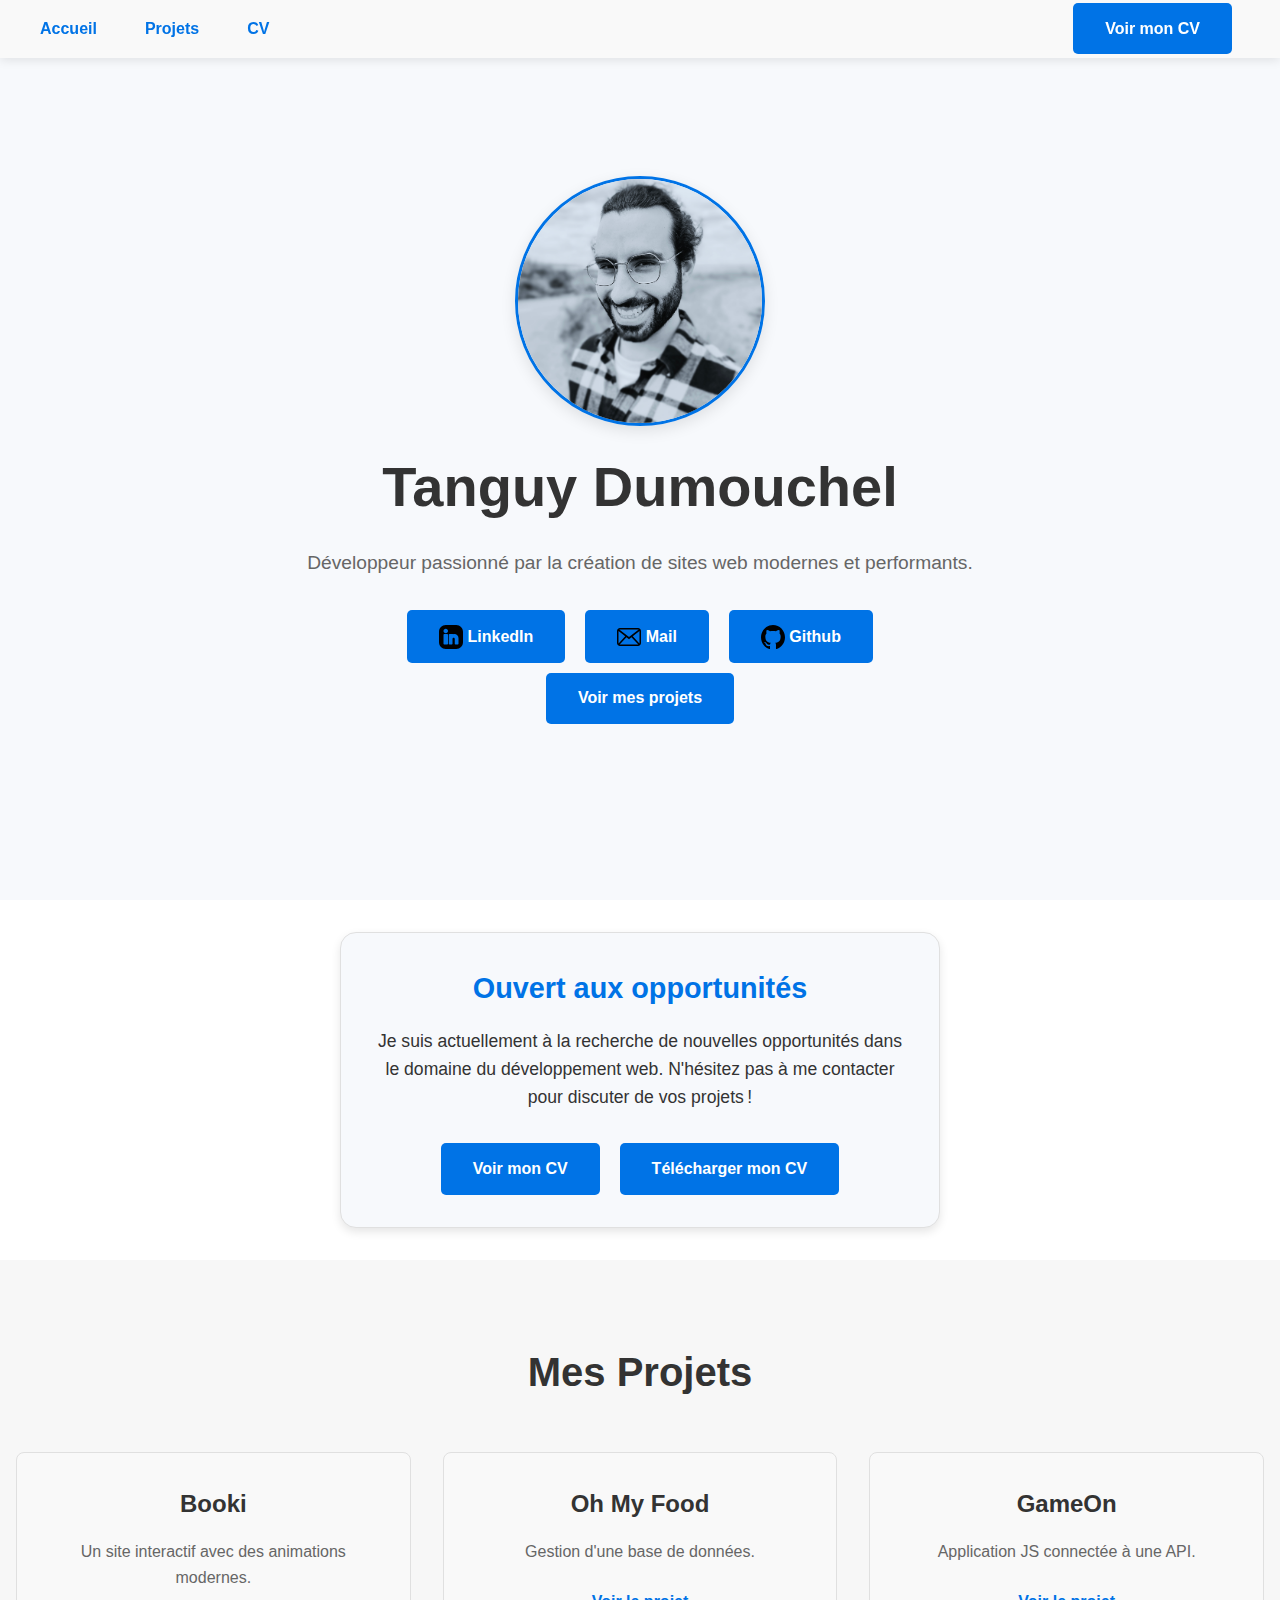
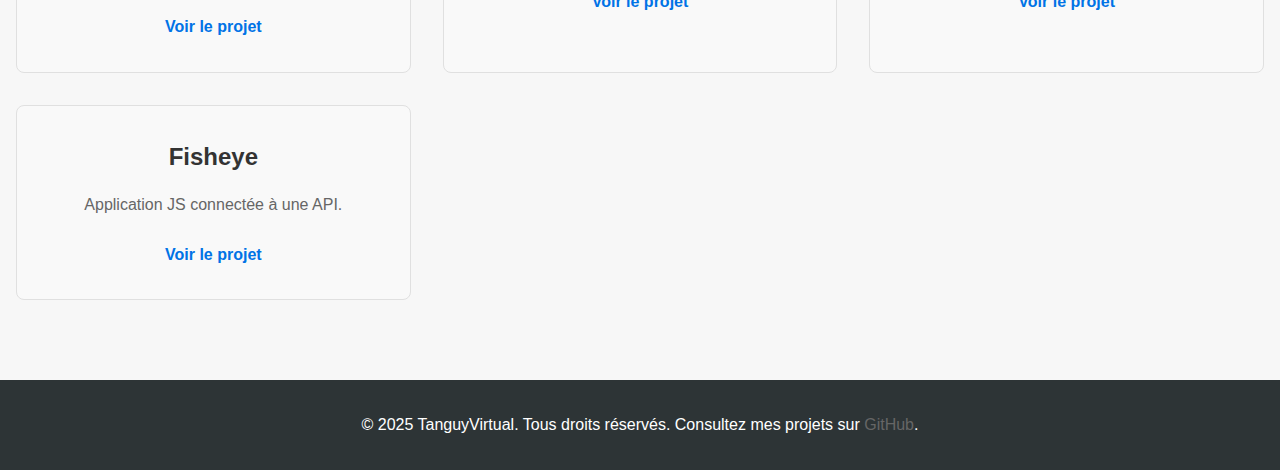
==== index.html @ 22f399f5 "Modif Fin3" ====
<!DOCTYPE html>
<html lang="fr">

<head>
    <meta charset="UTF-8">
    <meta name="viewport" content="width=device-width, initial-scale=1.0">
    <title>Portfolio - TanguyVirtual</title>
    <link rel="stylesheet" href="style.css"> <!-- Lien vers le fichier CSS -->
</head>

<body>
    <!-- Navigation -->
    <nav>
        <ul>
            <li><a href="#hero">Accueil</a></li>
            <li><a href="#projects">Projets</a></li>
            <li><a href="#cv">CV</a></li>
        </ul>
        <div class="header-right">
            <a href="CV/CV_Tanguy_Dumouchel.pdf" download class="boutons">Voir mon CV</a>
        </div>
    </nav>

    <link href="https://unpkg.com/aos@2.3.1/dist/aos.css" rel="stylesheet">
    <script src="https://unpkg.com/aos@2.3.1/dist/aos.js"></script>
    <script>
        AOS.init();
    </script>

    <section class="hero" id="hero" data-aos="fade-up">
        <div class="profile-container">
            <img src="Photo/Profil/IMG_20240711_142807.jpg" alt="Photo de TanguyVirtual" class="profile-photo">
        </div>
        <h1>Tanguy Dumouchel</h1>
        <p>Développeur passionné par la création de sites web modernes et performants.</p>
        <div class="social-links">
            <a href="https://www.linkedin.com/in/tanguy-dumouchel-a22a11145/" target="_blank">
                <img src="icons/linkedin.svg" alt="LinkedIn">
                <span>LinkedIn</span>
            </a>
            <a href="mailto:dumouchel.tanguy@gmail.com" target="_blank">
                <img src="icons/mail.svg" alt="Email">
                <span>Mail</span>
            </a>
            <a href="https://github.com/TanguyVirtual" target="_blank">
                <img src="icons/github.svg" alt="GitHub">
                <span>Github</span>
            </a>
        </div>



        <a href="#projects">Voir mes projets</a>
    </section>

    <section class="opportunities">
        <h2>Ouvert aux opportunités</h2>
        <p>Je suis actuellement à la recherche de nouvelles opportunités dans le domaine du développement web.
            N'hésitez pas à me contacter pour discuter de vos projets !</p>
        <div class="button-container">
            <a class="boutons" href="CV_Pages/cv.html" target="_blank">Voir mon CV</a>
            <a class="boutons" href="CV/CV Tanguy Dumouchel Amiens.pdf" download>Télécharger mon CV</a>
        </div>
    </section>

    <section class="projects" id="projects">
        <h2>Mes Projets</h2>
        <div class="project-list">
            <div class="project-card">
                <h3>Booki</h3>
                <p>Un site interactif avec des animations modernes.</p>
                <a href="https://tanguyvirtual.github.io/P2_Booki/" target="_blank">Voir le projet</a>
            </div>
            <div class="project-card">
                <h3>Oh My Food</h3>
                <p>Gestion d'une base de données.</p>
                <a href="https://tanguyvirtual.github.io/P3_Oh_my_food_Dumouchel_Tanguy/" target="_blank">Voir le
                    projet</a>
            </div>
            <div class="project-card">
                <h3>GameOn</h3>
                <p>Application JS connectée à une API.</p>
                <a href="https://tanguyvirtual.github.io/P4_GameOn/" target="_blank">Voir le projet</a>
            </div>
            <div class="project-card">
                <h3>Fisheye</h3>
                <p>Application JS connectée à une API.</p>
                <a href="https://tanguyvirtual.github.io/P6_Fisheye/" target="_blank">Voir le projet</a>
            </div>
        </div>
    </section>

    <footer>
        <p>&copy; 2025 TanguyVirtual. Tous droits réservés. Consultez mes projets sur <a
                href="https://github.com/TanguyVirtual" target="_blank">GitHub</a>.</p>
    </footer>
</body>

</html>
---- style.css ----
* {
    margin: 0;
    padding: 0;
    box-sizing: border-box;
}

body {
    font-family: 'Arial', sans-serif;
    color: #333;
    background: #fff;
    line-height: 1.6;
}

/* Navigation */
nav {
    position: fixed;
    top: 0;
    left: 0;
    width: 100%;
    display: flex;
    justify-content: space-between;
    align-items: center;
    background: #f9f9f9;
    box-shadow: 0 2px 10px rgba(0, 0, 0, 0.1);
    z-index: 1000;
    padding: 0 1rem;
}

nav ul {
    display: flex;
    justify-content: center;
    padding: 1rem 0;
}

nav ul li {
    list-style: none;
    margin: 0 1.5rem;
}

nav ul li a {
    text-decoration: none;
    font-size: 1rem;
    font-weight: bold;
    color: #0073e6;
    transition: color 0.3s;
}

nav ul li a:hover {
    color: #00b894;
}

/* Header right (Opportunities and social links) */
.header-right {
    display: flex;
    align-items: center;
    gap: 1rem;
    margin-right: 2rem;
}

.btn-cv-top {
    padding: 0.5rem 1rem;
    background-color: #0073e6;
    color: #fff;
    text-decoration: none;
    border-radius: 5px;
    font-weight: bold;
    transition: background-color 0.3s;
}

.btn-cv-top:hover {
    background: #00b894;
}

/* Conteneur des liens sociaux */
.social-links {
    display: flex;
    gap: 20px;
    /* Espacement entre chaque lien */
    justify-content: center;
    /* Centre les liens horizontalement */
    align-items: center;
    /* Centre verticalement les éléments si le conteneur a une hauteur définie */
}

.social-links a {
    display: flex;
    align-items: center;
    /* Centre l'icône et le texte verticalement */
    gap: 8px;
    /* Espacement entre l'icône et le texte */
    text-decoration: none;
    /* Retire la décoration par défaut des liens */
    color: inherit;
    /* Hérite la couleur du parent */
    font-size: 1rem;
    /* Taille du texte */
    margin-bottom: 10px;
    /* Espacement entre les liens */
}

.social-links img {
    width: 24px;
    /* Assure une taille cohérente */
    height: 24px;
    /* Assure une hauteur cohérente */
    vertical-align: middle;
    /* Aligne le SVG au centre verticalement */
    display: inline-block;
    /* Garantit que le SVG se comporte comme un bloc en ligne */
}

.social-links span {
    font-size: 1rem;
    /* Taille du texte */
    vertical-align: middle;
    /* Ajuste l'alignement vertical */
}


/* Opportunités Section */
.opportunities {
    background: #f7f9fc;
    text-align: center;
    padding: 2rem;
    margin: 2rem auto;
    border: 1px solid #e0e0e0;
    border-radius: 16px;
    box-shadow: 0 4px 10px rgba(0, 0, 0, 0.1);
    max-width: 600px;
    width: 90%;
}

.opportunities h2 {
    font-size: 1.8rem;
    color: #0073e6;
    margin-bottom: 1rem;
}

.opportunities p {
    font-size: 1.1rem;
    color: #333;
    line-height: 1.6;
}

/* Hero Section */
.hero {
    height: 100vh;
    display: flex;
    flex-direction: column;
    justify-content: center;
    align-items: center;
    text-align: center;
    background: #f7f9fc;
    padding: 2rem;
}

.hero h1 {
    font-size: 3.5rem;
    color: #333;
    margin-bottom: 1rem;
}

.hero p {
    font-size: 1.2rem;
    color: #666;
    margin-bottom: 2rem;
}

.hero a {
    display: inline-block;
    padding: 0.8rem 2rem;
    background-color: #0073e6;
    color: #fff;
    font-size: 1rem;
    font-weight: bold;
    text-decoration: none;
    border-radius: 5px;
    cursor: pointer;
    transition: background 0.3s ease, transform 0.3s ease;
}

.hero a:hover {
    background-color: #005bb5;
    transform: scale(1.1);
}

.profile-container {
    display: inline-block;
    width: 250px;
    height: 250px;
    border-radius: 50%;
    overflow: hidden;
    margin-bottom: 1rem;
    border: 3px solid #0073e6;
    box-shadow: 0 5px 15px rgba(0, 0, 0, 0.1);
}

.profile-photo {
    width: 100%;
    height: 100%;
    object-fit: cover;
    object-position: center;
}

/* Projects Section */
.projects {
    padding: 5rem 1rem;
    background: #f7f7f7;
}

.projects h2 {
    font-size: 2.5rem;
    text-align: center;
    color: #333;
    margin-bottom: 3rem;
}

.project-list {
    display: grid;
    grid-template-columns: repeat(auto-fit, minmax(300px, 1fr));
    gap: 2rem;
}

.project-card {
    background: #f9f9f9;
    border: 1px solid #e0e0e0;
    border-radius: 8px;
    padding: 2rem;
    text-align: center;
    transition: transform 0.3s, box-shadow 0.3s;
}

.project-card:hover {
    transform: translateY(-10px);
    box-shadow: 0 10px 30px rgba(0, 0, 0, 0.1);
}

.project-card h3 {
    font-size: 1.5rem;
    margin-bottom: 1rem;
    color: #333;
}

.project-card p {
    font-size: 1rem;
    color: #666;
    margin-bottom: 1.5rem;
}

.project-card a {
    font-size: 1rem;
    color: #0073e6;
    font-weight: bold;
    text-decoration: none;
}

.project-card a:hover {
    color: #666;
}

/* Button Container */
.button-container {
    display: flex;
    justify-content: center;
    gap: 20px;
    margin-top: 2rem;
}

/* Style des boutons */
.boutons {
    display: inline-block;
    padding: 0.8rem 2rem;
    background-color: #0073e6;
    color: #fff;
    font-size: 1rem;
    font-weight: bold;
    text-decoration: none;
    border-radius: 5px;
    cursor: pointer;
    transition: background 0.3s ease, transform 0.3s ease;
}

.boutons:hover {
    background-color: #005bb5;
    transform: scale(1.1);
}

/* Footer */
footer {
    text-align: center;
    padding: 2rem 0;
    background: #2d3436;
    color: #fff;
}

footer a {
    color: #666;
    text-decoration: none;
}

footer a:hover {
    text-decoration: underline;
}

/* Responsive Design */
@media (max-width: 768px) {
    .hero h1 {
        font-size: 2.5rem;
    }

    .hero p {
        font-size: 1rem;
    }

    .project-list {
        grid-template-columns: 1fr;
    }

    .cv iframe {
        height: 400px;
    }
}
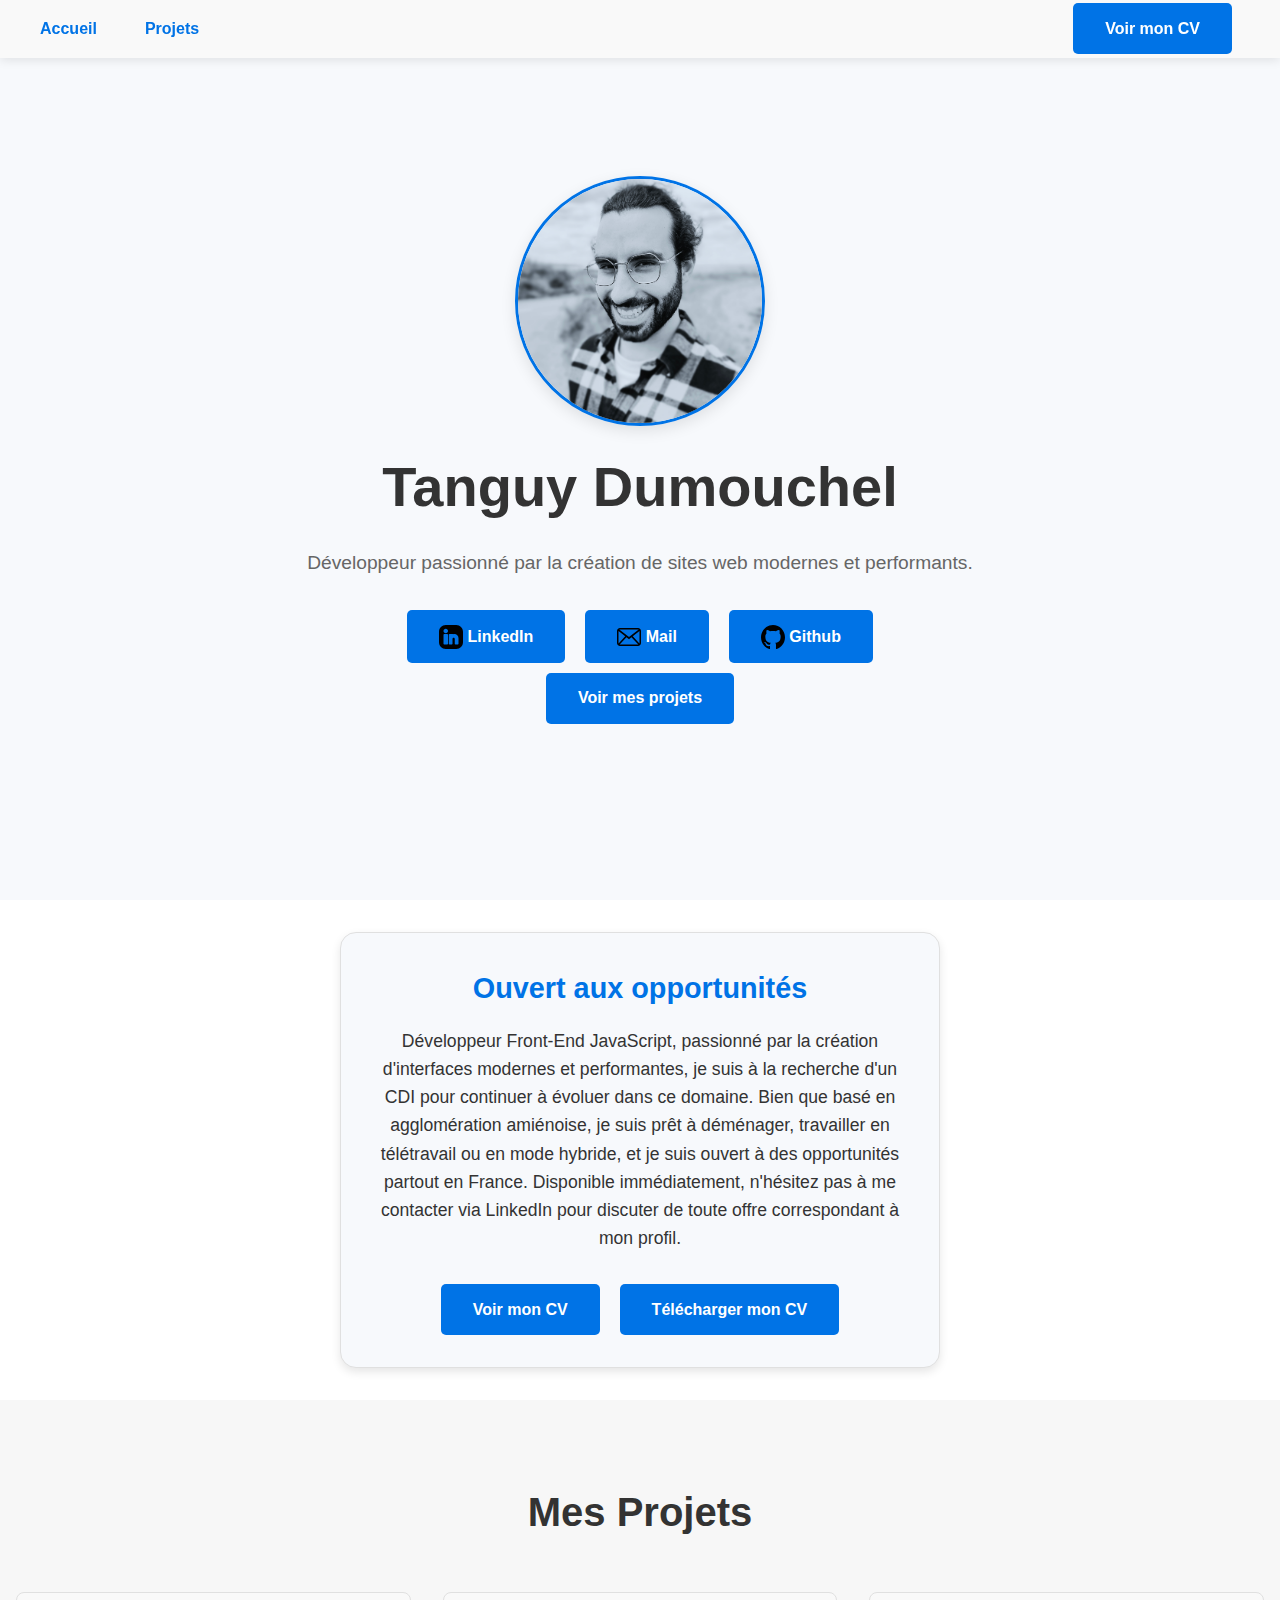
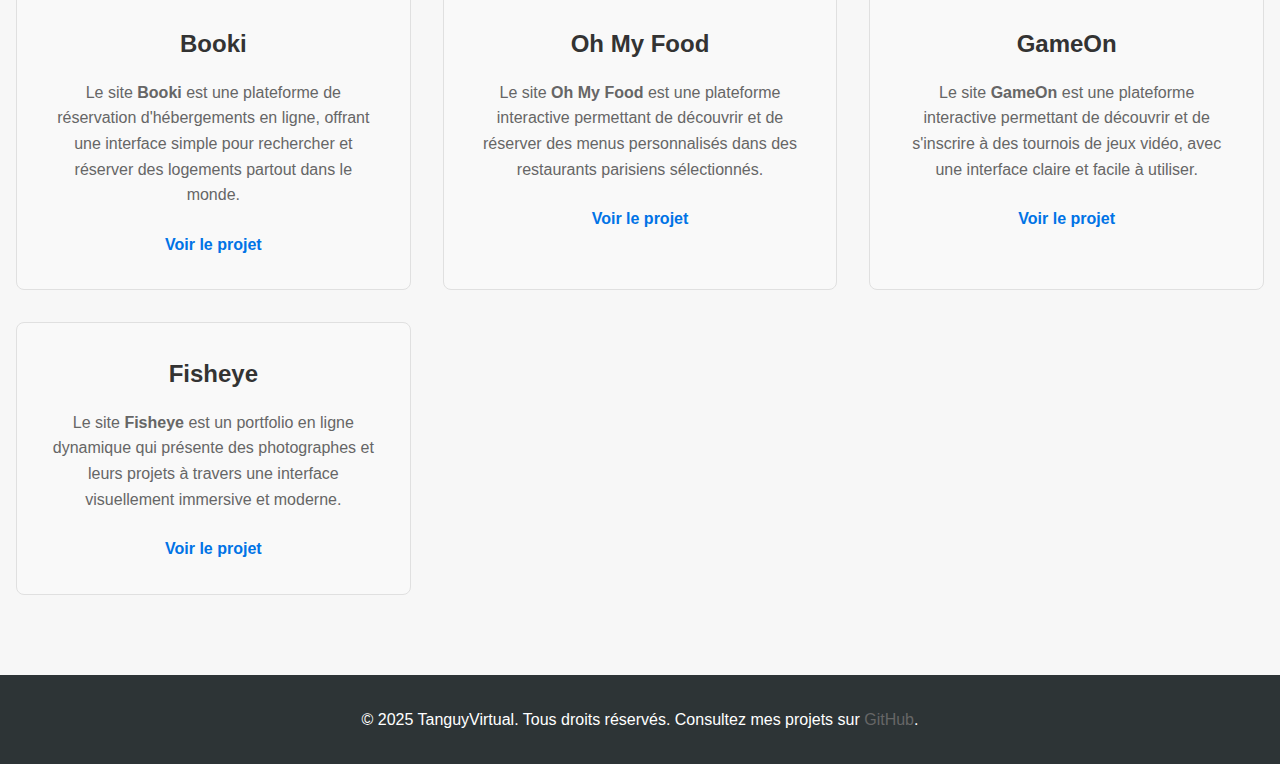
==== commit 18d566fd: "Modif Fin5" ====
--- a/index.html
+++ b/index.html
@@ -14,7 +14,6 @@
         <ul>
             <li><a href="#hero">Accueil</a></li>
             <li><a href="#projects">Projets</a></li>
-            <li><a href="#cv">CV</a></li>
         </ul>
         <div class="header-right">
             <a href="CV/CV_Tanguy_Dumouchel.pdf" download class="boutons">Voir mon CV</a>
@@ -55,8 +54,11 @@
 
     <section class="opportunities">
         <h2>Ouvert aux opportunités</h2>
-        <p>Je suis actuellement à la recherche de nouvelles opportunités dans le domaine du développement web.
-            N'hésitez pas à me contacter pour discuter de vos projets !</p>
+        <p>Développeur Front-End JavaScript, passionné par la création d'interfaces modernes et performantes, je suis à
+            la recherche d'un CDI pour continuer à évoluer dans ce domaine. Bien que basé en agglomération amiénoise, je
+            suis prêt à déménager, travailler en télétravail ou en mode hybride, et je suis ouvert à des opportunités
+            partout en France. Disponible immédiatement, n'hésitez pas à me contacter via LinkedIn pour discuter de
+            toute offre correspondant à mon profil.</p>
         <div class="button-container">
             <a class="boutons" href="CV_Pages/cv.html" target="_blank">Voir mon CV</a>
             <a class="boutons" href="CV/CV Tanguy Dumouchel Amiens.pdf" download>Télécharger mon CV</a>
@@ -68,23 +70,29 @@
         <div class="project-list">
             <div class="project-card">
                 <h3>Booki</h3>
-                <p>Un site interactif avec des animations modernes.</p>
+                <p>Le site <b>Booki</b> est une plateforme de réservation d'hébergements en ligne, offrant une interface
+                    simple pour rechercher et réserver des logements partout dans le monde.</p>
                 <a href="https://tanguyvirtual.github.io/P2_Booki/" target="_blank">Voir le projet</a>
             </div>
             <div class="project-card">
                 <h3>Oh My Food</h3>
-                <p>Gestion d'une base de données.</p>
+                <p>Le site <b>Oh My Food</b> est une plateforme interactive permettant de découvrir et de réserver des
+                    menus
+                    personnalisés dans des restaurants parisiens sélectionnés.</p>
                 <a href="https://tanguyvirtual.github.io/P3_Oh_my_food_Dumouchel_Tanguy/" target="_blank">Voir le
                     projet</a>
             </div>
             <div class="project-card">
                 <h3>GameOn</h3>
-                <p>Application JS connectée à une API.</p>
+                <p>Le site <b>GameOn</b> est une plateforme interactive permettant de découvrir et de s'inscrire à des
+                    tournois de jeux vidéo, avec une interface claire et facile à utiliser.</p>
                 <a href="https://tanguyvirtual.github.io/P4_GameOn/" target="_blank">Voir le projet</a>
             </div>
             <div class="project-card">
                 <h3>Fisheye</h3>
-                <p>Application JS connectée à une API.</p>
+                <p>Le site <b>Fisheye</b> est un portfolio en ligne dynamique qui présente des photographes et leurs
+                    projets
+                    à travers une interface visuellement immersive et moderne.</p>
                 <a href="https://tanguyvirtual.github.io/P6_Fisheye/" target="_blank">Voir le projet</a>
             </div>
         </div>
--- a/style.css
+++ b/style.css
@@ -46,7 +46,7 @@
 }
 
 nav ul li a:hover {
-    color: #00b894;
+    color: #666;
 }
 
 /* Header right (Opportunities and social links) */
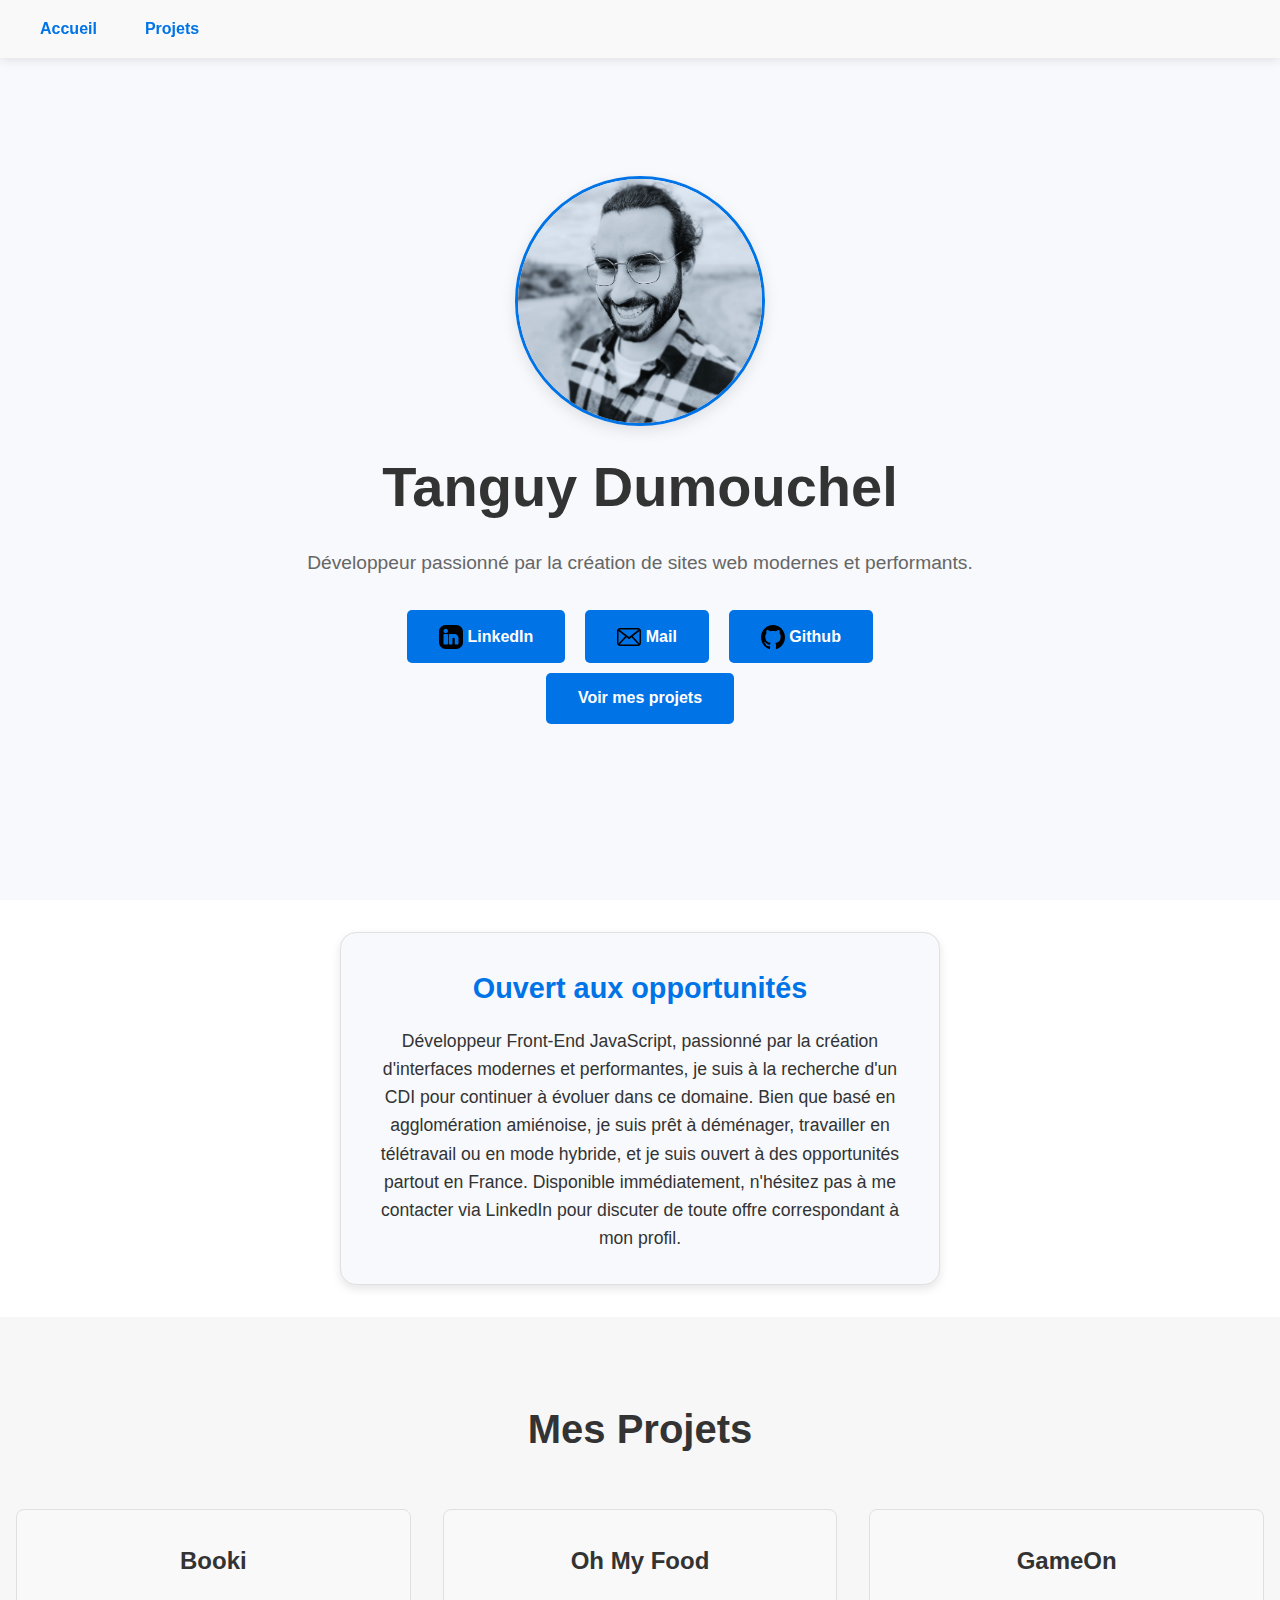
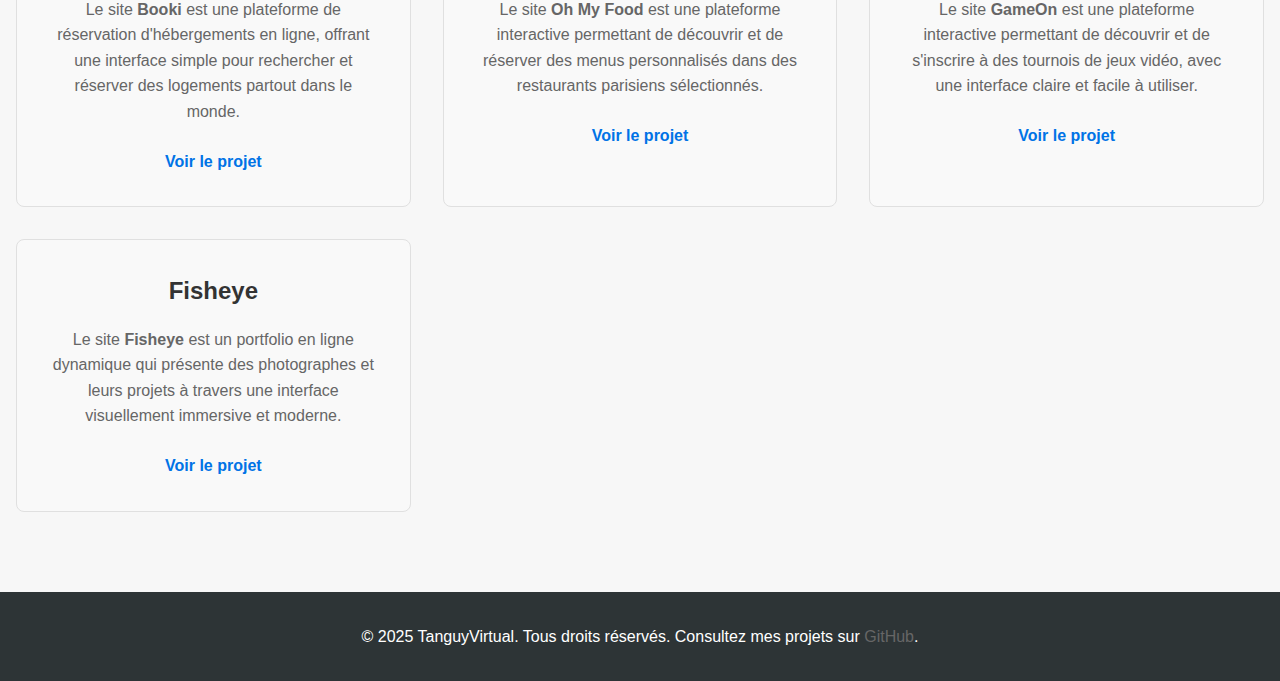
==== commit 864aa0fc: "Modif CV" ====
--- a/index.html
+++ b/index.html
@@ -4,6 +4,7 @@
 <head>
     <meta charset="UTF-8">
     <meta name="viewport" content="width=device-width, initial-scale=1.0">
+    <link rel="icon" href="favicon-32x32.png" sizes="32x32" type="image/png">
     <title>Portfolio - TanguyVirtual</title>
     <link rel="stylesheet" href="style.css"> <!-- Lien vers le fichier CSS -->
 </head>
@@ -15,9 +16,11 @@
             <li><a href="#hero">Accueil</a></li>
             <li><a href="#projects">Projets</a></li>
         </ul>
+        <!--
         <div class="header-right">
-            <a href="CV/CV_Tanguy_Dumouchel.pdf" download class="boutons">Voir mon CV</a>
+            <a class="boutons" href="CV_Pages/cv.html" target="_blank">Voir mon CV</a>
         </div>
+        -->
     </nav>
 
     <link href="https://unpkg.com/aos@2.3.1/dist/aos.css" rel="stylesheet">
@@ -59,10 +62,12 @@
             suis prêt à déménager, travailler en télétravail ou en mode hybride, et je suis ouvert à des opportunités
             partout en France. Disponible immédiatement, n'hésitez pas à me contacter via LinkedIn pour discuter de
             toute offre correspondant à mon profil.</p>
-        <div class="button-container">
+        <!-- 
+             <div class="button-container">
             <a class="boutons" href="CV_Pages/cv.html" target="_blank">Voir mon CV</a>
-            <a class="boutons" href="CV/CV Tanguy Dumouchel Amiens.pdf" download>Télécharger mon CV</a>
+            <a class="boutons" href="CV/CV_Tanguy_Dumouchel_Mobile_toute_la_france.pdf" download>Télécharger mon CV</a>
         </div>
+    -->
     </section>
 
     <section class="projects" id="projects">
--- a/style.css
+++ b/style.css
@@ -1,3 +1,4 @@
+/* Global Styles */
 * {
     margin: 0;
     padding: 0;
@@ -65,6 +66,12 @@
     border-radius: 5px;
     font-weight: bold;
     transition: background-color 0.3s;
+    min-width: 160px;
+    text-align: center;
+    margin-right: 20px;
+    /* Marge à droite */
+    box-sizing: border-box;
+    /* Important pour inclure les padding dans la largeur */
 }
 
 .btn-cv-top:hover {
@@ -75,47 +82,31 @@
 .social-links {
     display: flex;
     gap: 20px;
-    /* Espacement entre chaque lien */
     justify-content: center;
-    /* Centre les liens horizontalement */
-    align-items: center;
-    /* Centre verticalement les éléments si le conteneur a une hauteur définie */
+    align-items: center;
 }
 
 .social-links a {
     display: flex;
     align-items: center;
-    /* Centre l'icône et le texte verticalement */
     gap: 8px;
-    /* Espacement entre l'icône et le texte */
-    text-decoration: none;
-    /* Retire la décoration par défaut des liens */
+    text-decoration: none;
     color: inherit;
-    /* Hérite la couleur du parent */
-    font-size: 1rem;
-    /* Taille du texte */
+    font-size: 1rem;
     margin-bottom: 10px;
-    /* Espacement entre les liens */
 }
 
 .social-links img {
     width: 24px;
-    /* Assure une taille cohérente */
     height: 24px;
-    /* Assure une hauteur cohérente */
     vertical-align: middle;
-    /* Aligne le SVG au centre verticalement */
     display: inline-block;
-    /* Garantit que le SVG se comporte comme un bloc en ligne */
 }
 
 .social-links span {
     font-size: 1rem;
-    /* Taille du texte */
     vertical-align: middle;
-    /* Ajuste l'alignement vertical */
-}
-
+}
 
 /* Opportunités Section */
 .opportunities {
@@ -303,7 +294,13 @@
 }
 
 /* Responsive Design */
-@media (max-width: 768px) {
+
+/* Ecrans jusqu'à 430px (comme iPhone 14 Pro Max) */
+@media (max-width: 430px) {
+    body {
+        overflow-x: hidden;
+    }
+
     .hero h1 {
         font-size: 2.5rem;
     }
@@ -312,11 +309,86 @@
         font-size: 1rem;
     }
 
-    .project-list {
-        grid-template-columns: 1fr;
-    }
-
-    .cv iframe {
-        height: 400px;
+    .profile-container {
+        width: 220px;
+        height: 220px;
+    }
+
+    .social-links {
+        flex-direction: column;
+        gap: 10px;
+    }
+
+    .social-links img {
+        width: 20px;
+        height: 20px;
+    }
+
+    .project-card {
+        padding: 1rem;
+    }
+
+    .project-card h3 {
+        font-size: 1.2rem;
+    }
+
+    .project-card p {
+        font-size: 0.9rem;
+    }
+
+    .button-container {
+        flex-direction: column;
+        align-items: center;
+    }
+
+    .boutons {
+        width: 100%;
+        padding: 1rem 0;
+        padding-left: 10px;
+        padding-right: 10px;
+    }
+
+    footer {
+        padding: 1rem 0;
+    }
+}
+
+/* Ecrans jusqu'à 375px (iPhone SE, Samsung Galaxy S8+) */
+@media (max-width: 375px) {
+    .profile-container {
+        width: 115px;
+        height: 115px;
+        /* Ajusté pour les petits écrans comme iPhone SE et Galaxy S8+ */
+    }
+
+    .btn-cv-top {
+        padding: 0.6rem 1.2rem;
+        min-width: 150px;
+        margin-right: 15px;
+        text-align: center;
+        box-sizing: border-box;
+    }
+
+    .btn-cv-top {
+        font-size: 0.9rem;
+    }
+
+    .hero {
+        margin-top: 95px;
+    }
+
+    .hero h1 {
+        font-size: 2.3rem;
+    }
+
+    .hero p {
+        font-size: 1rem;
+    }
+
+    .boutons {
+        width: 100%;
+        padding: 1rem 0;
+        padding-left: 2rem;
+        padding-right: 2rem;
     }
 }